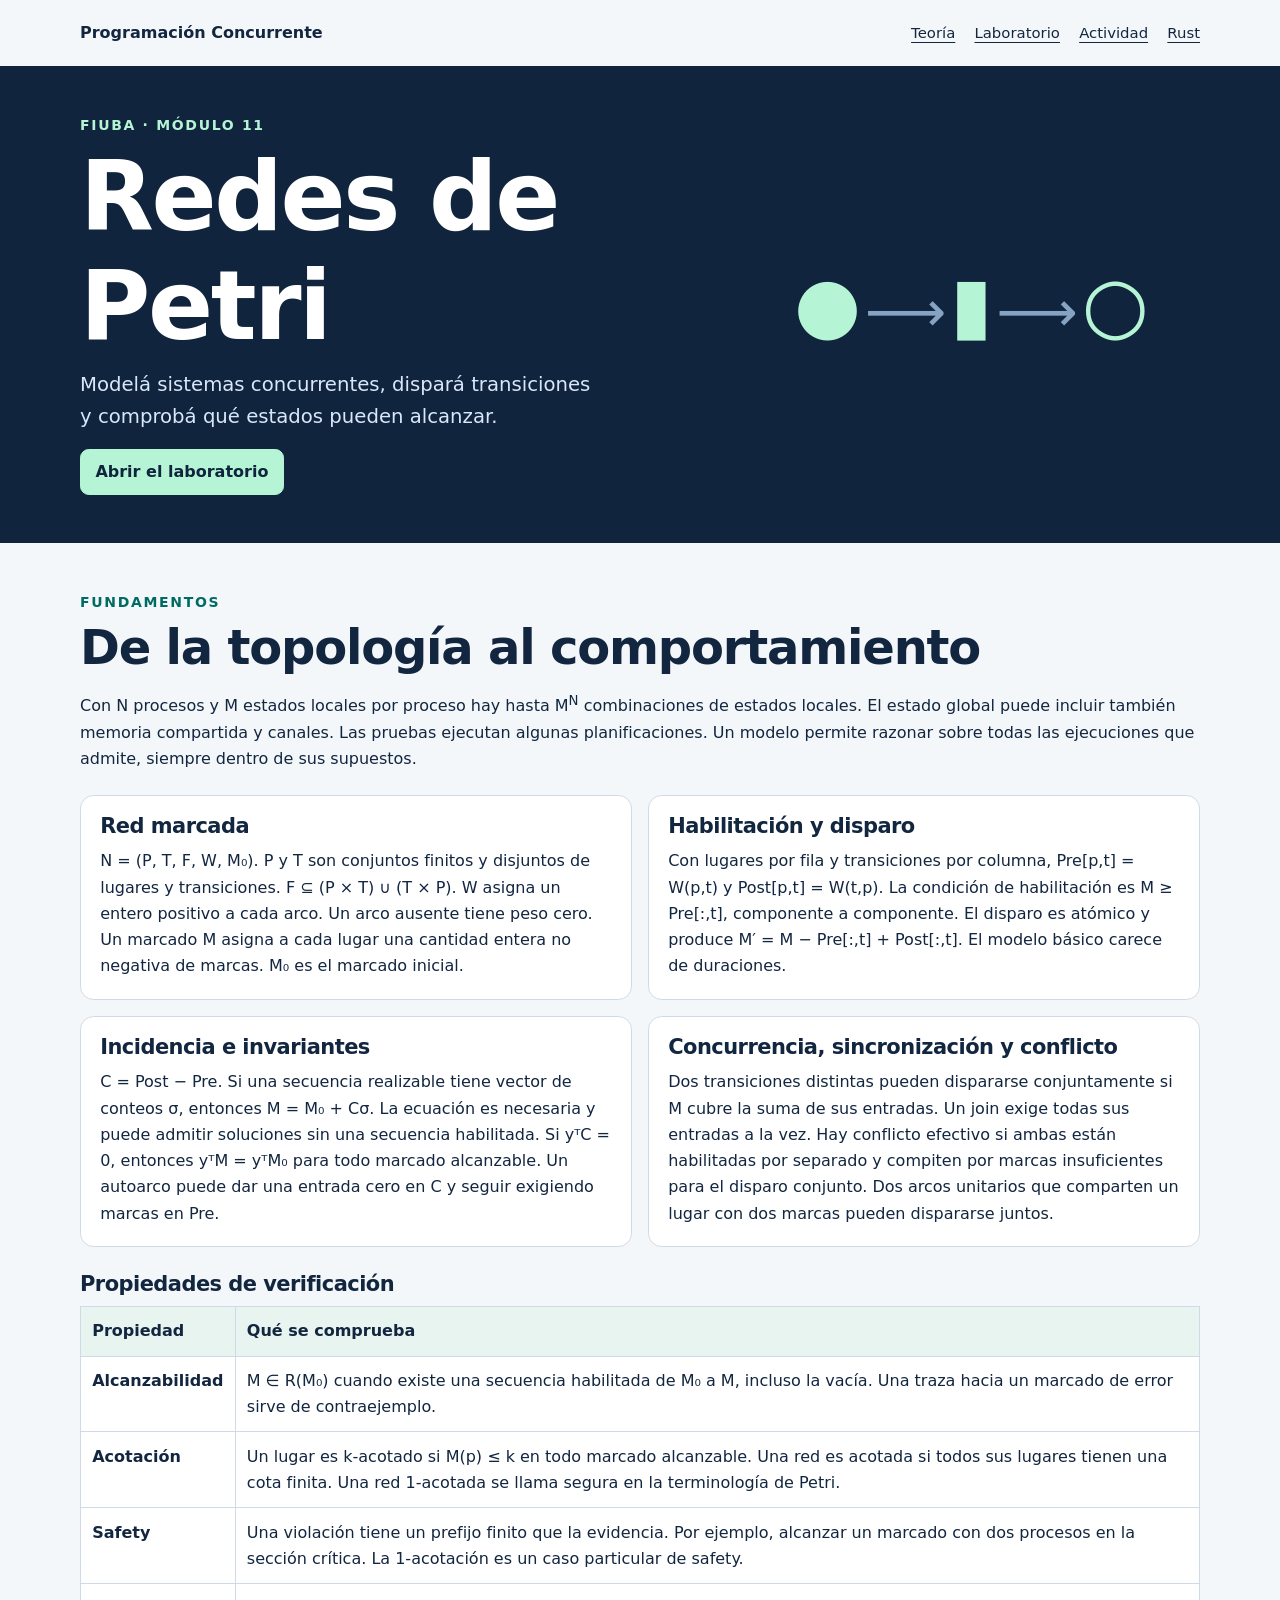
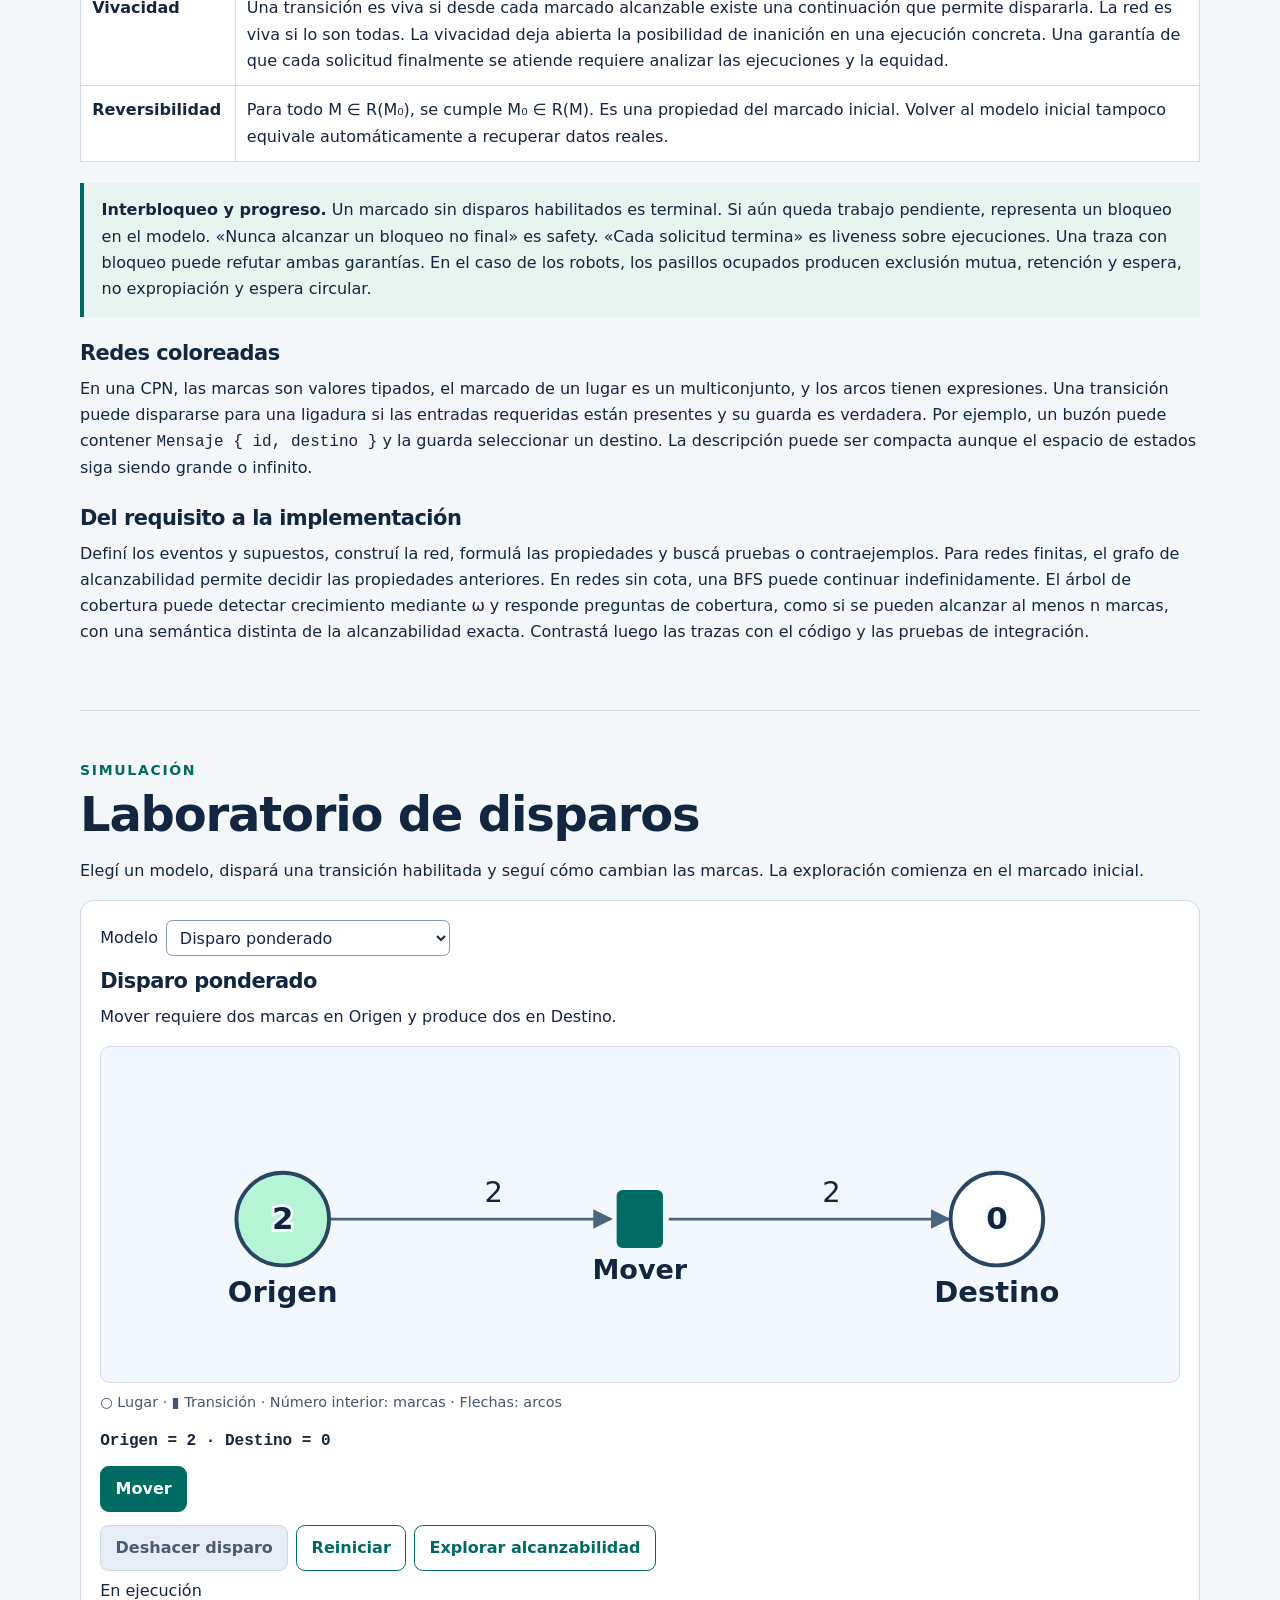
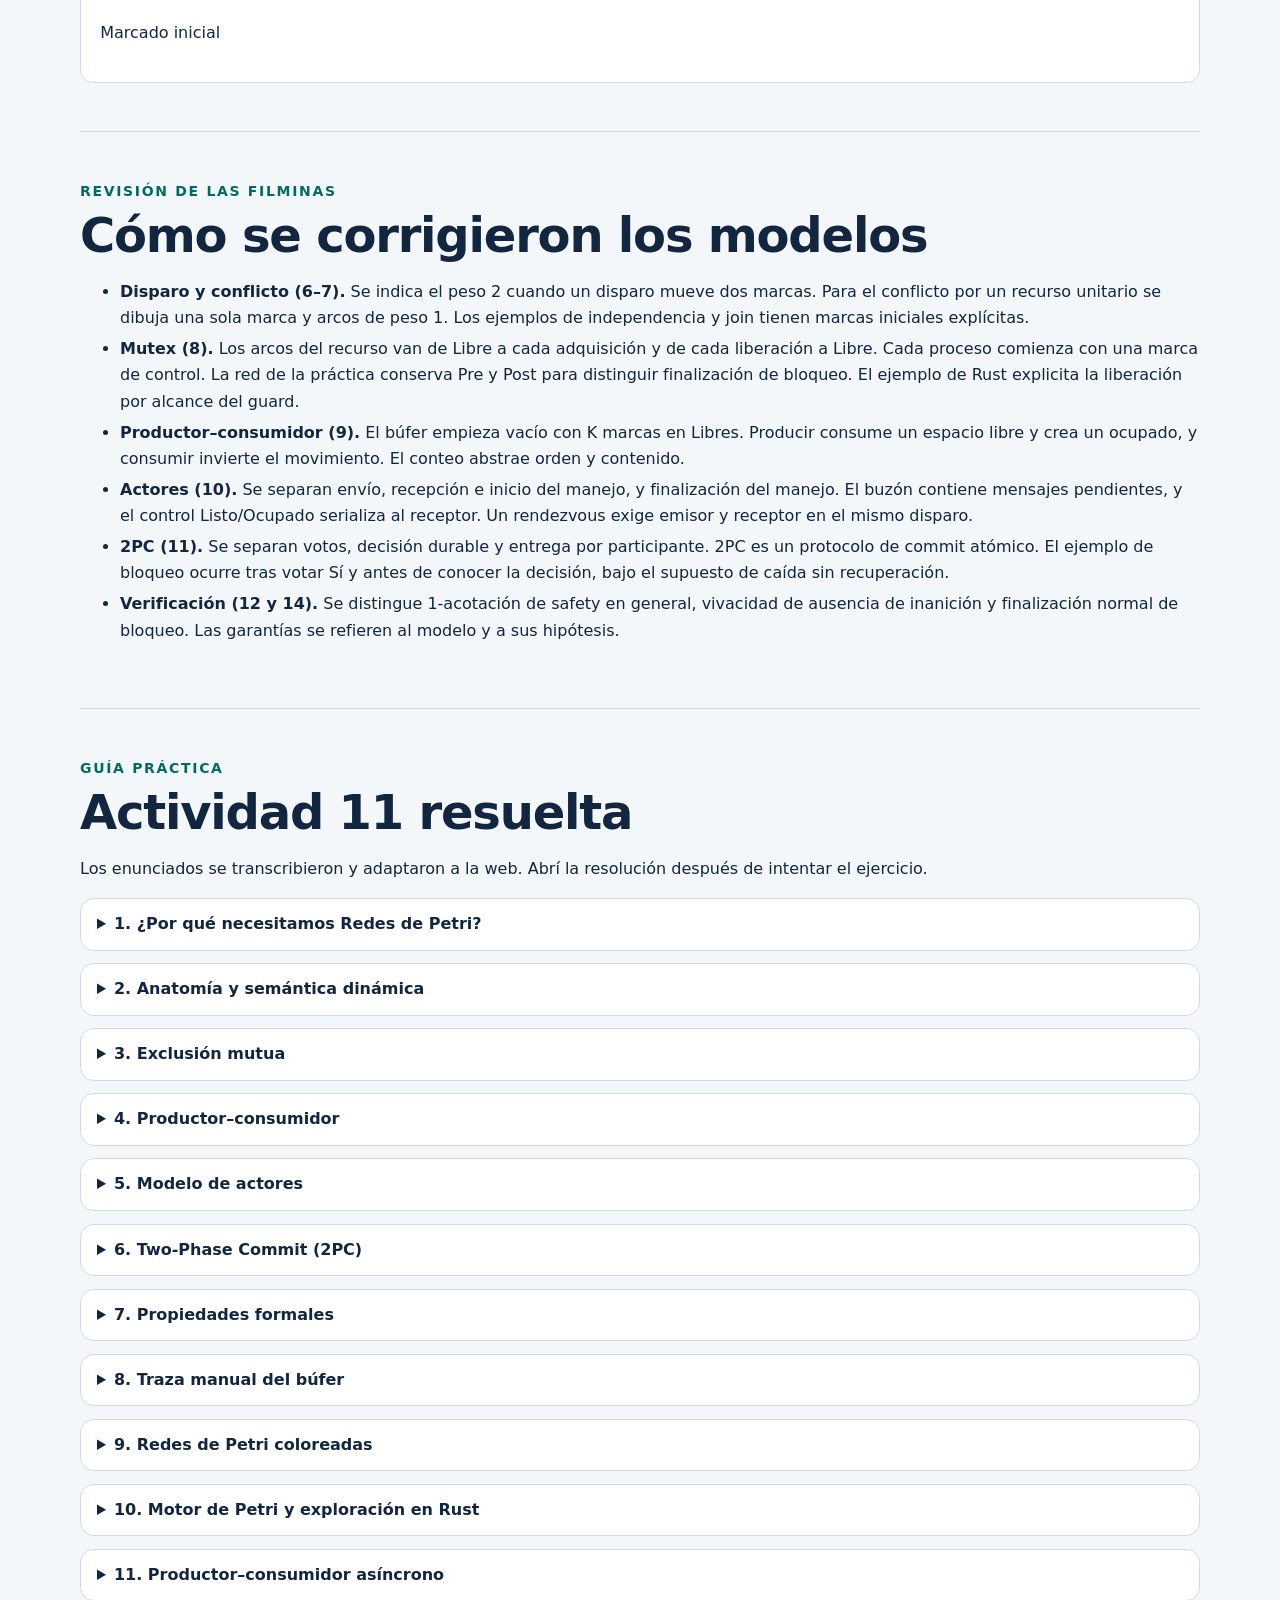
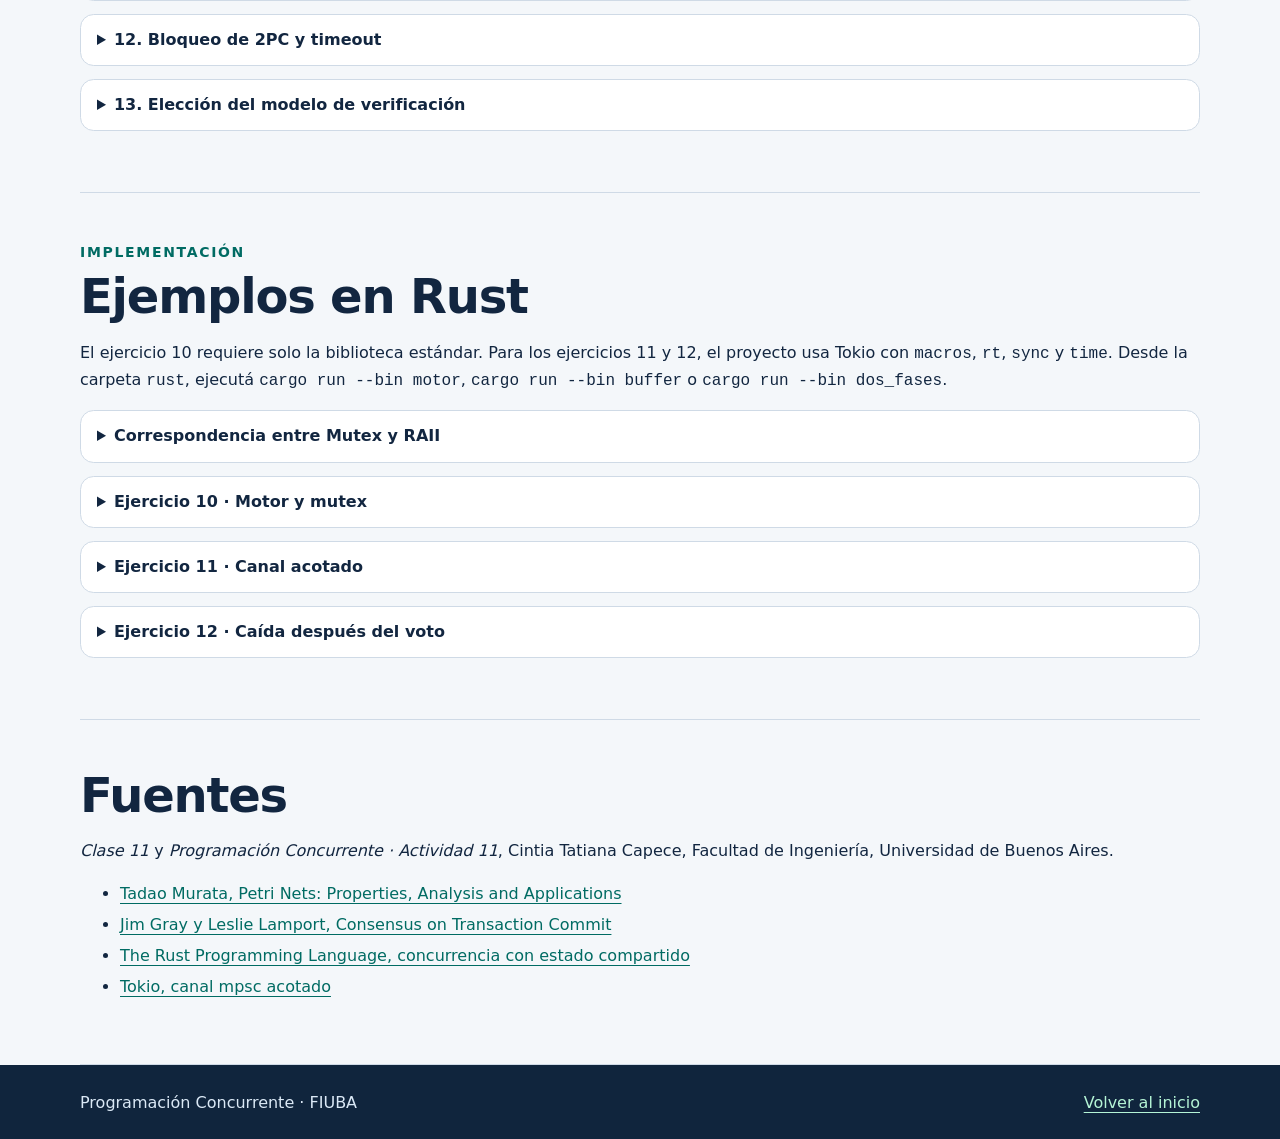
==== index.html @ 42cdfec1 "Publicar el laboratorio de Redes de Petri del Módulo 11" ====
<!doctype html>
<html lang="es-AR">
<head>
<meta charset="utf-8">
<meta name="viewport" content="width=device-width, initial-scale=1">
<meta name="description" content="Módulo 11 de Programación Concurrente. Teoría, simulaciones y resolución de la Actividad 11.">
<title>Redes de Petri · Programación Concurrente</title>
<link rel="stylesheet" href="estilos.css">
<script defer src="laboratorio.js"></script>
</head>
<body>
<a class="salto" href="#contenido">Saltar al contenido</a>
<header><div class="ancho barra"><a class="marca" href="#inicio">Programación Concurrente</a><nav aria-label="Secciones"><a href="#teoria">Teoría</a><a href="#laboratorio">Laboratorio</a><a href="#actividad">Actividad</a><a href="#rust">Rust</a></nav></div></header>
<main id="contenido">
<section class="portada" id="inicio"><div class="ancho hero"><div><p class="etiqueta">FIUBA · MÓDULO 11</p><h1>Redes de Petri</h1><p>Modelá sistemas concurrentes, dispará transiciones y comprobá qué estados pueden alcanzar.</p><a class="boton" href="#laboratorio">Abrir el laboratorio</a></div><div class="insignia" aria-hidden="true">●<span>⟶</span>▮<span>⟶</span>○</div></div></section>
<div class="ancho contenido">
<section id="teoria">
<p class="etiqueta">FUNDAMENTOS</p><h2>De la topología al comportamiento</h2>
<p>Con N procesos y M estados locales por proceso hay hasta M<sup>N</sup> combinaciones de estados locales. El estado global puede incluir también memoria compartida y canales. Las pruebas ejecutan algunas planificaciones. Un modelo permite razonar sobre todas las ejecuciones que admite, siempre dentro de sus supuestos.</p>
<div class="rejilla">
<article class="tarjeta"><h3>Red marcada</h3><p>N = (P, T, F, W, M₀). P y T son conjuntos finitos y disjuntos de lugares y transiciones. F ⊆ (P × T) ∪ (T × P). W asigna un entero positivo a cada arco. Un arco ausente tiene peso cero. Un marcado M asigna a cada lugar una cantidad entera no negativa de marcas. M₀ es el marcado inicial.</p></article>
<article class="tarjeta"><h3>Habilitación y disparo</h3><p>Con lugares por fila y transiciones por columna, Pre[p,t] = W(p,t) y Post[p,t] = W(t,p). La condición de habilitación es M ≥ Pre[:,t], componente a componente. El disparo es atómico y produce M′ = M − Pre[:,t] + Post[:,t]. El modelo básico carece de duraciones.</p></article>
<article class="tarjeta"><h3>Incidencia e invariantes</h3><p>C = Post − Pre. Si una secuencia realizable tiene vector de conteos σ, entonces M = M₀ + Cσ. La ecuación es necesaria y puede admitir soluciones sin una secuencia habilitada. Si yᵀC = 0, entonces yᵀM = yᵀM₀ para todo marcado alcanzable. Un autoarco puede dar una entrada cero en C y seguir exigiendo marcas en Pre.</p></article>
<article class="tarjeta"><h3>Concurrencia, sincronización y conflicto</h3><p>Dos transiciones distintas pueden dispararse conjuntamente si M cubre la suma de sus entradas. Un join exige todas sus entradas a la vez. Hay conflicto efectivo si ambas están habilitadas por separado y compiten por marcas insuficientes para el disparo conjunto. Dos arcos unitarios que comparten un lugar con dos marcas pueden dispararse juntos.</p></article>
</div>
<h3>Propiedades de verificación</h3>
<div class="tabla"><table><thead><tr><th>Propiedad</th><th>Qué se comprueba</th></tr></thead><tbody>
<tr><th>Alcanzabilidad</th><td>M ∈ R(M₀) cuando existe una secuencia habilitada de M₀ a M, incluso la vacía. Una traza hacia un marcado de error sirve de contraejemplo.</td></tr>
<tr><th>Acotación</th><td>Un lugar es k-acotado si M(p) ≤ k en todo marcado alcanzable. Una red es acotada si todos sus lugares tienen una cota finita. Una red 1-acotada se llama segura en la terminología de Petri.</td></tr>
<tr><th>Safety</th><td>Una violación tiene un prefijo finito que la evidencia. Por ejemplo, alcanzar un marcado con dos procesos en la sección crítica. La 1-acotación es un caso particular de safety.</td></tr>
<tr><th>Vivacidad</th><td>Una transición es viva si desde cada marcado alcanzable existe una continuación que permite dispararla. La red es viva si lo son todas. La vivacidad deja abierta la posibilidad de inanición en una ejecución concreta. Una garantía de que cada solicitud finalmente se atiende requiere analizar las ejecuciones y la equidad.</td></tr>
<tr><th>Reversibilidad</th><td>Para todo M ∈ R(M₀), se cumple M₀ ∈ R(M). Es una propiedad del marcado inicial. Volver al modelo inicial tampoco equivale automáticamente a recuperar datos reales.</td></tr>
</tbody></table></div>
<aside><strong>Interbloqueo y progreso.</strong> Un marcado sin disparos habilitados es terminal. Si aún queda trabajo pendiente, representa un bloqueo en el modelo. «Nunca alcanzar un bloqueo no final» es safety. «Cada solicitud termina» es liveness sobre ejecuciones. Una traza con bloqueo puede refutar ambas garantías. En el caso de los robots, los pasillos ocupados producen exclusión mutua, retención y espera, no expropiación y espera circular.</aside>
<h3>Redes coloreadas</h3><p>En una CPN, las marcas son valores tipados, el marcado de un lugar es un multiconjunto, y los arcos tienen expresiones. Una transición puede dispararse para una ligadura si las entradas requeridas están presentes y su guarda es verdadera. Por ejemplo, un buzón puede contener <code>Mensaje { id, destino }</code> y la guarda seleccionar un destino. La descripción puede ser compacta aunque el espacio de estados siga siendo grande o infinito.</p>
<h3>Del requisito a la implementación</h3><p>Definí los eventos y supuestos, construí la red, formulá las propiedades y buscá pruebas o contraejemplos. Para redes finitas, el grafo de alcanzabilidad permite decidir las propiedades anteriores. En redes sin cota, una BFS puede continuar indefinidamente. El árbol de cobertura puede detectar crecimiento mediante ω y responde preguntas de cobertura, como si se pueden alcanzar al menos n marcas, con una semántica distinta de la alcanzabilidad exacta. Contrastá luego las trazas con el código y las pruebas de integración.</p>
</section>
<section id="laboratorio"><p class="etiqueta">SIMULACIÓN</p><h2>Laboratorio de disparos</h2>
<p>Elegí un modelo, dispará una transición habilitada y seguí cómo cambian las marcas. La exploración comienza en el marcado inicial.</p>
<div class="laboratorio">
<label for="modelo">Modelo</label><select id="modelo"></select>
<h3 id="nombre"></h3><p id="descripcion"></p>
<div class="lienzo" tabindex="0" aria-label="Diagrama desplazable"><svg id="red" role="img" aria-labelledby="titulo-red"></svg></div>
<div class="leyenda">○ Lugar · ▮ Transición · Número interior: marcas · Flechas: arcos</div>
<p id="marcado" class="marcado" aria-live="polite"></p>
<div id="disparos" class="acciones" aria-label="Disparar transición"></div>
<div class="acciones secundaria"><button id="atras" type="button">Deshacer disparo</button><button id="reiniciar" type="button">Reiniciar</button><button id="explorar" type="button">Explorar alcanzabilidad</button></div>
<p id="estado" role="status"></p><p id="traza"></p>
<div id="alcanzables"></div>
<noscript>Activá JavaScript para usar el simulador. La teoría y las resoluciones se pueden leer en esta página.</noscript>
</div></section>
<section id="correcciones"><p class="etiqueta">REVISIÓN DE LAS FILMINAS</p><h2>Cómo se corrigieron los modelos</h2>
<ul>
<li><b>Disparo y conflicto (6–7).</b> Se indica el peso 2 cuando un disparo mueve dos marcas. Para el conflicto por un recurso unitario se dibuja una sola marca y arcos de peso 1. Los ejemplos de independencia y join tienen marcas iniciales explícitas.</li>
<li><b>Mutex (8).</b> Los arcos del recurso van de Libre a cada adquisición y de cada liberación a Libre. Cada proceso comienza con una marca de control. La red de la práctica conserva Pre y Post para distinguir finalización de bloqueo. El ejemplo de Rust explicita la liberación por alcance del guard.</li>
<li><b>Productor–consumidor (9).</b> El búfer empieza vacío con K marcas en Libres. Producir consume un espacio libre y crea un ocupado, y consumir invierte el movimiento. El conteo abstrae orden y contenido.</li>
<li><b>Actores (10).</b> Se separan envío, recepción e inicio del manejo, y finalización del manejo. El buzón contiene mensajes pendientes, y el control Listo/Ocupado serializa al receptor. Un rendezvous exige emisor y receptor en el mismo disparo.</li>
<li><b>2PC (11).</b> Se separan votos, decisión durable y entrega por participante. 2PC es un protocolo de commit atómico. El ejemplo de bloqueo ocurre tras votar Sí y antes de conocer la decisión, bajo el supuesto de caída sin recuperación.</li>
<li><b>Verificación (12 y 14).</b> Se distingue 1-acotación de safety en general, vivacidad de ausencia de inanición y finalización normal de bloqueo. Las garantías se refieren al modelo y a sus hipótesis.</li>
</ul></section>
<section id="actividad"><p class="etiqueta">GUÍA PRÁCTICA</p><h2>Actividad 11 resuelta</h2><p>Los enunciados se transcribieron y adaptaron a la web. Abrí la resolución después de intentar el ejercicio.</p>
<details class="ejercicio" id="ej-1"><summary>1. ¿Por qué necesitamos Redes de Petri?</summary><div class="interior"><p>¿Qué limita al testing empírico en concurrencia? Explicá la explosión O(Mᴺ), los Heisenbugs y cómo el modelado formal ayuda a garantizar safety y liveness antes de programar.</p><details class="solucion"><summary>Ver resolución</summary><div class="interior"><p>Las pruebas cubren muestras de órdenes, entradas y fallas. Un interleaving raro puede quedar fuera.</p><p>N procesos con M estados locales admiten hasta Mᴺ combinaciones de estados locales, aun antes de agregar colas o memoria. La sincronización puede reducir las combinaciones alcanzables.</p><p>Un Heisenbug cambia su manifestación al observarlo. Registrar eventos o ejecutar paso a paso puede cambiar la planificación que activa el defecto.</p><p>En el modelo se formula safety como exclusión de estados malos y liveness como eventualidad bajo supuestos explícitos. Se buscan contraejemplos, se prueban invariantes y se evalúa la correspondencia con la implementación.</p></div></details></div></details>
<details class="ejercicio" id="ej-2"><summary>2. Anatomía y semántica dinámica</summary><div class="interior"><p>En N = (P,T,F,W,M₀), explicá lugares, transiciones, marcas, arcos y pesos. Escribí la regla de habilitación, la ecuación del disparo y su interpretación atómica sin tiempo implícito. Relacioná el modelo con mutex, semáforos y variables de estado o guardas.</p><details class="solucion"><summary>Ver resolución</summary><div class="interior"><p>Un lugar representa una condición o reserva de recursos. Una transición es un evento. Los arcos indican qué se consume y produce y sus pesos indican las cantidades. El marcado describe el estado.</p><p>Para cada p, M(p) ≥ Pre[p,t]. Si se dispara t, M′(p) = M(p) − Pre[p,t] + Post[p,t]. El estado cambia en un único paso sin estado intermedio observable ni duración asociada.</p><p>Un mutex libre tiene una marca. Un semáforo de k permisos empieza con k marcas y cada adquisición consume una. Un conjunto de lugares con una única marca codifica una variable de estado finita. Un autoarco prueba la presencia de marcas y las repone; una guarda de CPN puede examinar valores.</p></div></details></div></details>
<details class="ejercicio" id="ej-3"><summary>3. Exclusión mutua</summary><div class="interior"><p>¿Qué representa la marca en Mutex? Explicá por qué puede entrar un solo proceso a la vez, demostrá M(SC A) + M(SC B) ≤ 1 y relacioná el resultado con Arc&lt;Mutex&lt;T&gt;&gt; y RAII.</p><details class="solucion"><summary>Ver resolución</summary><div class="interior"><p>La marca en Libre representa el permiso disponible. Cualquier adquisición toma ese permiso y mueve la marca local de Pre a SC. La liberación lleva la marca local de SC a Post y devuelve el permiso.</p><p>Libre + SC A + SC B = 1 inicialmente y cada disparo conserva la suma. Como todos los términos son no negativos, SC A + SC B ≤ 1. El único terminal se alcanza cuando A y B ya terminaron.</p><p>Arc comparte la propiedad del objeto. Mutex sincroniza el acceso. MutexGuard libera el lock al destruirse. Mantenerlo indefinidamente o adquirir varios locks en órdenes incompatibles puede impedir el progreso.</p></div></details></div></details>
<details class="ejercicio" id="ej-4"><summary>4. Productor–consumidor</summary><div class="interior"><p>En un búfer acotado de capacidad K, identificá productor, consumidor, búfer, espacios libres y ocupados. ¿Cómo se evitan overflow y underflow? Obtené un invariante y relacioná el modelo con la sincronización clásica.</p><details class="solucion"><summary>Ver resolución</summary><div class="interior"><p>Producir toma una marca de Libres y agrega una a Ocupados. Consumir hace lo inverso. El estado del búfer se representa con ambos lugares. Comienza en (K,0).</p><p>Con K ≥ 1, Libres + Ocupados = K. Con cero libres no se produce; con cero ocupados no se consume. El invariante acota ambos lugares por K.</p><p>La red abstrae los dos semáforos de disponibilidad. Si la implementación manipula un búfer compartido mediante varias operaciones, hay que proteger también la actualización de su estructura. El contador abstrae el orden de los mensajes.</p></div></details></div></details>
<details class="ejercicio" id="ej-5"><summary>5. Modelo de actores</summary><div class="interior"><p>¿Qué representan el buzón y sus marcas? Explicá qué supuestos de la topología evitan carreras de datos y relacioná el modelo con mpsc asíncrono en Rust.</p><details class="solucion"><summary>Ver resolución</summary><div class="interior"><p>El buzón representa mensajes disponibles. Enviar añade una marca y recibir la consume. En la CPN cada marca puede portar el mensaje.</p><p>Listo + Ocupado = 1 serializa el manejo en B, y cada actor modifica su estado privado. La ausencia de memoria mutable compartida evita carreras de datos entre actores bajo ese diseño. El orden de llegada puede seguir afectando el resultado.</p><p>En Rust, Sender envía valores y Receiver los entrega a la tarea que posee el estado. El envío mueve el valor salvo que se decida copiarlo o compartir una referencia con sincronización.</p></div></details></div></details>
<details class="ejercicio" id="ej-6"><summary>6. Two-Phase Commit (2PC)</summary><div class="interior"><p>Identificá lugares y transiciones del coordinador, participantes, Prepared, commit y abort. ¿Qué pasa con las marcas si el coordinador cae después de la votación? ¿Cómo se representa el bloqueo y qué safety se conserva?</p><details class="solucion"><summary>Ver resolución</summary><div class="interior"><p>Preparar activa la coordinación y habilita un voto por participante. Sí mueve la marca a Prepared. Tras dos Sí se puede tomar la decisión durable Commit. Las combinaciones con al menos un No habilitan Abort en el modelo. La decisión global habilita las entregas por separado.</p><p>Con ambos Sí, Caer consume Coord. activo y conserva las marcas en Prepared. Sin recuperación ni decisión durable, el marcado Caído + A preparado + B preparado tiene grado de salida cero, con acciones de aplicación todavía pendientes.</p><p>El control del coordinador habilita a lo sumo una decisión. Las transiciones que aplican commit requieren la decisión Commit y las que aplican abort requieren Abort. Se preservan el acuerdo y la condición de que el commit requiere votos afirmativos.</p></div></details></div></details>
<details class="ejercicio" id="ej-7"><summary>7. Propiedades formales</summary><div class="interior"><p>Definí alcanzabilidad, acotación, safety o 1-acotación, vivacidad y reversibilidad. Indicá qué problema detecta cada una y da un ejemplo. Priorizá una propiedad para banca, interbloqueo ferroviario, IoT masivo y un servidor web concurrente.</p><details class="solucion"><summary>Ver resolución</summary><div class="interior"><p>Alcanzabilidad detecta si un error es posible, por ejemplo dos trenes en un tramo. Acotación limita la ocupación de un buzón. 1-acotación impide dos marcas en un lugar que representa un permiso unitario. Safety expresa también condiciones entre varios lugares, como la exclusión de dos rutas incompatibles.</p><p>Vivacidad formal comprueba que consumir pueda volver a ocurrir desde cualquier marcado alcanzable, lo cual detecta estados que lo inhabilitan para siempre. Reversibilidad exige poder retornar al inicial, por ejemplo vaciar un búfer y recuperar todos los permisos.</p><p>Banca: safety para impedir doble débito. Ferrocarril: safety para excluir rutas incompatibles. IoT: acotación para controlar el almacenamiento pendiente. Web: progreso de solicitudes bajo supuestos explícitos de disponibilidad y equidad para evitar esperas indefinidas.</p></div></details></div></details>
<details class="ejercicio" id="ej-8"><summary>8. Traza manual del búfer</summary><div class="interior"><p>Para un productor–consumidor con K = 2, indicá M₀ y las transiciones habilitadas. Elegí dos disparos, escribí M₁ y M₂ y justificá si es posible el deadlock.</p><details class="solucion"><summary>Ver resolución</summary><div class="interior"><p>En el orden (Libres,Ocupados), M₀ = (2,0) y solo se habilita Producir. Tras producir, M₁ = (1,1) y se habilitan ambas. Si volvés a producir, M₂ = (0,2) y solo se habilita Consumir.</p><p>Los tres marcados son alcanzables. Libres + Ocupados = 2 garantiza que al menos un lugar tiene marcas. Las dos transiciones son vivas y el modelo es reversible. Si se agregan caídas, cierre del canal u otros controles, hay que volver a analizar la red.</p></div></details></div></details>
<details class="ejercicio" id="ej-9"><summary>9. Redes de Petri coloreadas</summary><div class="interior"><p>¿Qué límite tienen las redes clásicas con datos complejos? ¿Qué elementos agrega una CPN y cómo reducen la duplicación del grafo? Relacioná colores y guardas con struct, enum, match con guarda y ownership.</p><details class="solucion"><summary>Ver resolución</summary><div class="interior"><p>Una red clásica puede necesitar lugares y transiciones repetidos para distinguir clases de mensajes y estados de datos. Una CPN usa conjuntos de colores, variables, expresiones de arco, ligaduras y guardas.</p><p>Un lugar Buzón puede tener mensajes de muchos destinos. Una transición con una expresión de entrada que liga msg y una guarda sobre su destino reemplaza varias ramas dibujadas. La reducción gráfica no implica reducción del espacio de estados.</p><p>struct y enum representan datos y variantes. match con una guarda if selecciona valores según un predicado. Mover un mensaje sin copiarlo puede modelarse como consumir la marca en un lugar y producirla en otro. Una CPN permite copiar datos si sus expresiones lo dicen; la propiedad de Rust se comprueba en el código.</p></div></details></div></details>
<details class="ejercicio" id="ej-10"><summary>10. Motor de Petri y exploración en Rust</summary><div class="interior"><p>Implementá PetriNet con marcado, matrices Pre y Post, is_enabled, fire atómico y reachable_markings mediante BFS o DFS para una red pequeña. Simulá el mutex del ejercicio 3 y verificá su exclusión mutua.</p><details class="solucion"><summary>Ver resolución</summary><div class="interior"><p>El ejemplo usa matrices indexadas por [transición][lugar], transpuestas respecto de la notación de la teoría. fire calcula primero el vector completo, y solo después reemplaza el marcado. BFS usa una cola y un HashSet para evitar reprocesar marcados.</p><p>La red de un uso por proceso tiene ocho marcados alcanzables. El programa comprueba que en cada uno Libre + SC A + SC B = 1, y luego simula una adquisición para verificar que la otra queda deshabilitada. <a href='#rust'>Ver el código</a>.</p></div></details></div></details>
<details class="ejercicio" id="ej-11"><summary>11. Productor–consumidor asíncrono</summary><div class="interior"><p>Implementá un canal acotado de Tokio. Indicá cuándo se suspende el productor, qué acción del consumidor le permite seguir y cómo se interpreta con P_vacíos y P_llenos.</p><details class="solucion"><summary>Ver resolución</summary><div class="interior"><p>Con el receptor abierto y sin cupo, el futuro de send queda pendiente al ser consultado. recv de un mensaje devuelve una plaza y permite que se atienda el envío pendiente cuando la tarea sea planificada.</p><p>Un envío exitoso cumple Libres → Ocupados y una recepción cumple Ocupados → Libres. El código llena el canal antes de iniciar la recepción y observa Pending de forma explícita. <a href='#rust'>Ver el código</a>.</p></div></details></div></details>
<details class="ejercicio" id="ej-12"><summary>12. Bloqueo de 2PC y timeout</summary><div class="interior"><p>Simulá con Tokio la caída del coordinador mediante oneshot cerrado o timeout. ¿En qué estado queda el participante, por qué no decide por su cuenta, cómo aparece el bloqueo en el grafo y qué garantía se preserva?</p><details class="solucion"><summary>Ver resolución</summary><div class="interior"><p>El participante que votó Sí queda en Prepared. Si vence el timeout o se cierra el canal, solo se observa que falta una decisión. Abortar unilateralmente podría contradecir un commit durable ya aplicado por otro nodo.</p><p>En el escenario sin recuperación, el grafo tiene un sumidero no final. Con recuperación o consulta a otros participantes podría haber un camino de salida. La simulación termina para mostrar el estado observado, y la transacción permanece en Prepared. Se preserva el acuerdo. <a href='#rust'>Ver el código</a>.</p></div></details></div></details>
<details class="ejercicio" id="ej-13"><summary>13. Elección del modelo de verificación</summary><div class="interior"><p>Elegí FSM, Redes de Petri / CPN o testing empírico para los seis casos. Justificá considerando safety, liveness, concurrencia, complejidad y detección previa.</p><details class="solucion"><summary>Ver resolución</summary><div class="interior"><p><b>Formulario web secuencial · FSM.</b> Verifica pasos válidos y caminos a completar o volver. La baja concurrencia permite revisar una máquina pequeña antes de implementar.</p><p><b>Pipeline en memoria · Petri.</b> Modela productores y consumidores concurrentes con límites. Detecta sobreocupación y bloqueos en un grafo pequeño con capacidad fija antes de codificar.</p><p><b>Transacciones bancarias · CPN.</b> Los tipos distinguen cuentas y transacciones concurrentes. Permite verificar conservación de saldos y estudiar progreso bajo contención con una abstracción finita previa al código.</p><p><b>2PC y Raft · Petri/CPN para escenarios acotados.</b> 2PC requiere acuerdo de commit; Raft requiere propiedades distintas, como consistencia del log. Los mensajes y fallas se modelan explícitamente y el progreso exige supuestos. Acotar réplicas, términos o canales reduce complejidad y permite encontrar errores de diseño temprano.</p><p><b>API CRUD convencional · testing empírico.</b> Las pruebas de integración verifican restricciones, autorización y respuestas bajo cargas representativas. Las pruebas de concurrencia pueden detectar fallos de transacciones en el entorno probado. Validaciones de contrato pueden hacerse temprano y los casos reales necesitan implementación ejecutable.</p><p><b>Interbloqueo ferroviario · Petri/CPN.</b> Modela reservas y rutas concurrentes. La exclusión de rutas incompatibles es safety y la liberación o habilitación eventual exige hipótesis sobre operación. Verificar un tramo acotado permite descubrir estados inseguros o bloqueos antes del despliegue.</p></div></details></div></details>
</section>
<section id="rust"><p class="etiqueta">IMPLEMENTACIÓN</p><h2>Ejemplos en Rust</h2>
<p>El ejercicio 10 requiere solo la biblioteca estándar. Para los ejercicios 11 y 12, el proyecto usa Tokio con <code>macros</code>, <code>rt</code>, <code>sync</code> y <code>time</code>. Desde la carpeta <code>rust</code>, ejecutá <code>cargo run --bin motor</code>, <code>cargo run --bin buffer</code> o <code>cargo run --bin dos_fases</code>.</p>
<details class="ejercicio"><summary>Correspondencia entre Mutex y RAII</summary><div class="interior"><pre tabindex="0"><code>use std::sync::{Arc, Mutex};
use std::thread;

fn main() {
    let valor = Arc::new(Mutex::new(0));
    let hilos: Vec&lt;_&gt; = (0..2).map(|_| {
        let valor = Arc::clone(&amp;valor);
        thread::spawn(move || {
            let mut guard = valor.lock().unwrap();
            *guard += 1;
        }) // Al salir del cuerpo, se libera el permiso.
    }).collect();
    for hilo in hilos {
        hilo.join().unwrap();
    }
    assert_eq!(*valor.lock().unwrap(), 2);
}</code></pre></div></details><details class="ejercicio"><summary>Ejercicio 10 · Motor y mutex</summary><div class="interior"><p><a href="rust/motor.rs" download>Descargar motor.rs</a></p><pre tabindex="0"><code>use std::collections::{HashSet, VecDeque};

struct PetriNet {
    marking: Vec&lt;usize&gt;,
    pre_matrix: Vec&lt;Vec&lt;usize&gt;&gt;,
    post_matrix: Vec&lt;Vec&lt;usize&gt;&gt;,
}

impl PetriNet {
    fn new(marking: Vec&lt;usize&gt;, pre: Vec&lt;Vec&lt;usize&gt;&gt;, post: Vec&lt;Vec&lt;usize&gt;&gt;) -&gt; Self {
        assert_eq!(pre.len(), post.len());
        assert!(pre.iter().chain(&amp;post).all(|row| row.len() == marking.len()));
        Self { marking, pre_matrix: pre, post_matrix: post }
    }

    fn enabled_at(&amp;self, marking: &amp;[usize], t: usize) -&gt; bool {
        self.pre_matrix.get(t).is_some_and(|pre| {
            marking.iter().zip(pre).all(|(tokens, required)| tokens &gt;= required)
        })
    }

    fn is_enabled(&amp;self, t: usize) -&gt; bool {
        self.enabled_at(&amp;self.marking, t)
    }

    fn successor(&amp;self, marking: &amp;[usize], t: usize) -&gt; Result&lt;Vec&lt;usize&gt;, &amp;'static str&gt; {
        if !self.enabled_at(marking, t) {
            return Err("Transición inexistente o no habilitada");
        }
        marking.iter().enumerate().map(|(p, &amp;tokens)| {
            (tokens - self.pre_matrix[t][p])
                .checked_add(self.post_matrix[t][p])
                .ok_or("Capacidad numérica excedida")
        }).collect()
    }

    fn fire(&amp;mut self, t: usize) -&gt; Result&lt;(), &amp;'static str&gt; {
        let next = self.successor(&amp;self.marking, t)?;
        self.marking = next;
        Ok(())
    }

    // Para las redes pequeñas y acotadas de esta actividad.
    fn reachable_markings(&amp;self) -&gt; Vec&lt;Vec&lt;usize&gt;&gt; {
        let mut queue = VecDeque::from([self.marking.clone()]);
        let mut visited = HashSet::from([self.marking.clone()]);
        let mut result = Vec::new();

        while let Some(marking) = queue.pop_front() {
            for t in 0..self.pre_matrix.len() {
                if self.enabled_at(&amp;marking, t) {
                    let next = self.successor(&amp;marking, t).expect("Marcado fuera de rango");
                    if visited.insert(next.clone()) {
                        queue.push_back(next);
                    }
                }
            }
            result.push(marking);
        }
        result
    }
}

fn main() {
    // Lugares: Pre A, SC A, Post A, Libre, Pre B, SC B, Post B.
    // Transiciones: adquirir A, liberar A, adquirir B, liberar B.
    let mut mutex = PetriNet::new(
        vec![1, 0, 0, 1, 1, 0, 0],
        vec![
            vec![1, 0, 0, 1, 0, 0, 0],
            vec![0, 1, 0, 0, 0, 0, 0],
            vec![0, 0, 0, 1, 1, 0, 0],
            vec![0, 0, 0, 0, 0, 1, 0],
        ],
        vec![
            vec![0, 1, 0, 0, 0, 0, 0],
            vec![0, 0, 1, 1, 0, 0, 0],
            vec![0, 0, 0, 0, 0, 1, 0],
            vec![0, 0, 0, 1, 0, 0, 1],
        ],
    );
    let reachable = mutex.reachable_markings();
    assert_eq!(reachable.len(), 8);
    for m in &amp;reachable {
        assert_eq!(m[1] + m[3] + m[5], 1);
        assert!(m[1] + m[5] &lt;= 1);
        println!("{m:?}");
    }
    assert!(mutex.is_enabled(0));
    mutex.fire(0).unwrap();
    assert!(!mutex.is_enabled(2));
}</code></pre></div></details>
<details class="ejercicio"><summary>Ejercicio 11 · Canal acotado</summary><div class="interior"><p><a href="rust/buffer.rs" download>Descargar buffer.rs</a></p><pre tabindex="0"><code>use std::{future::{poll_fn, Future}, task::Poll};
use tokio::sync::mpsc;

#[tokio::main(flavor = "current_thread")]
async fn main() {
    const CAPACIDAD: usize = 2;
    let (tx, mut rx) = mpsc::channel(CAPACIDAD);
    tx.send(10).await.unwrap();
    tx.send(20).await.unwrap();

    let pendiente = tx.send(30);
    tokio::pin!(pendiente);
    // Consultamos una vez el futuro con el receptor abierto y el búfer lleno.
    // Pending significa que send cedería la ejecución si se esperara con await.
    poll_fn(|cx| {
        assert!(pendiente.as_mut().poll(cx).is_pending());
        Poll::Ready(())
    }).await;

    // Recibir devuelve una plaza: Ocupados → Libres.
    assert_eq!(rx.recv().await, Some(10));
    // El envío usa la plaza devuelta: Libres → Ocupados.
    pendiente.await.unwrap();
    assert_eq!(rx.recv().await, Some(20));
    assert_eq!(rx.recv().await, Some(30));
}</code></pre></div></details>
<details class="ejercicio"><summary>Ejercicio 12 · Caída después del voto</summary><div class="interior"><p><a href="rust/dos_fases.rs" download>Descargar dos_fases.rs</a></p><pre tabindex="0"><code>use std::time::Duration;
use tokio::{sync::oneshot, time::timeout};

#[derive(Debug, PartialEq)]
enum Decision { Commit, Abort }

#[derive(Debug, PartialEq)]
enum Estado { Prepared, Committed, Aborted }

async fn participante(
    voto_si: oneshot::Sender&lt;()&gt;,
    decision: oneshot::Receiver&lt;Decision&gt;,
) -&gt; Estado {
    // Simula haber registrado Prepared de forma durable antes de votar Sí.
    voto_si.send(()).expect("Coordinador desconectado antes del voto");
    match timeout(Duration::from_secs(1), decision).await {
        Ok(Ok(Decision::Commit)) =&gt; Estado::Committed,
        Ok(Ok(Decision::Abort)) =&gt; Estado::Aborted,
        Ok(Err(_)) | Err(_) =&gt; Estado::Prepared,
    }
}

async fn escenario(decision: Option&lt;Decision&gt;) -&gt; Estado {
    let (voto_tx, voto_rx) = oneshot::channel();
    let (decision_tx, decision_rx) = oneshot::channel();
    let tarea = tokio::spawn(participante(voto_tx, decision_rx));
    voto_rx.await.unwrap();
    if let Some(decision) = decision {
        decision_tx.send(decision).unwrap();
    } else {
        // El coordinador cae después del voto. El cierre es observable,
        // pero no contiene una decisión de la transacción.
        drop(decision_tx);
    }
    tarea.await.unwrap()
}

#[tokio::main(flavor = "current_thread")]
async fn main() {
    let estado = escenario(None).await;
    assert_eq!(estado, Estado::Prepared);
    assert_eq!(escenario(Some(Decision::Commit)).await, Estado::Committed);
    assert_eq!(escenario(Some(Decision::Abort)).await, Estado::Aborted);
    println!("Tras la caída: {estado:?}. Hace falta resolver la decisión durable.");
}</code></pre></div></details>
</section>
<section id="fuentes"><h2>Fuentes</h2><p><i>Clase 11</i> y <i>Programación Concurrente · Actividad 11</i>, Cintia Tatiana Capece, Facultad de Ingeniería, Universidad de Buenos Aires.</p><ul><li><a href="https://doi.org/10.1109/5.24143">Tadao Murata, Petri Nets: Properties, Analysis and Applications</a></li><li><a href="https://www.microsoft.com/en-us/research/publication/consensus-on-transaction-commit/">Jim Gray y Leslie Lamport, Consensus on Transaction Commit</a></li><li><a href="https://doc.rust-lang.org/book/ch16-03-shared-state.html">The Rust Programming Language, concurrencia con estado compartido</a></li><li><a href="https://docs.rs/tokio/latest/tokio/sync/mpsc/fn.channel.html">Tokio, canal mpsc acotado</a></li></ul></section>
</div></main>
<footer><div class="ancho">Programación Concurrente · FIUBA <a href="#inicio">Volver al inicio</a></div></footer>
</body></html>
---- estilos.css ----
:root{color-scheme:light;--ink:#122640;--soft:#43566d;--paper:#f4f7fa;--white:#fff;--line:#cfdae6;--accent:#006b63;--mint:#b5f5d6;--deep:#10253d;font:100%/1.64 system-ui,sans-serif}
*{box-sizing:border-box}body{margin:0;background:var(--paper);color:var(--ink)}a{color:var(--accent);text-underline-offset:.24em}a:hover{text-decoration-thickness:2px}button,select{font:inherit}button{cursor:pointer}button[aria-disabled=true],button:disabled{cursor:default;background:#e7edf4;color:#495b70;border-color:#cbd7e3}button:focus-visible,a:focus-visible,select:focus-visible,summary:focus-visible,.lienzo:focus-visible{outline:3px solid #d36c14;outline-offset:3px}.salto{position:absolute;top:-6rem;left:1rem;background:white;padding:.5rem;z-index:2}.salto:focus{top:1rem}.ancho{width:min(1120px,calc(100% - 2.5rem));margin:auto}.barra{min-height:66px;display:flex;justify-content:space-between;align-items:center;gap:.5rem 2rem;flex-wrap:wrap;padding:.65rem 0}.marca{color:var(--ink);font-weight:750;text-decoration:none}.barra nav{display:flex;flex-wrap:wrap;gap:.45rem 1.2rem}.barra nav a{color:var(--ink);font-size:.93rem}.portada{background:var(--deep);color:white}.hero{display:grid;grid-template-columns:1.4fr 1fr;gap:2rem;align-items:center;min-height:400px;padding-block:3rem}.hero p:not(.etiqueta){max-width:32rem;font-size:1.23rem;color:#d8e7fa}.hero .etiqueta{color:var(--mint)}.insignia{justify-self:center;color:var(--mint);font-size:clamp(2rem,6vw,5rem);white-space:nowrap;letter-spacing:.05em}.insignia span{color:#86a3c3;font-size:.74em}.etiqueta{color:var(--accent);font-weight:800;font-size:.875rem;letter-spacing:.12em;margin:0 0 .35rem}h1,h2,h3{line-height:1.14;letter-spacing:-.025em}h1{font-size:clamp(3rem,8vw,6rem);margin:0}h2{font-size:clamp(1.9rem,4vw,3rem);margin:0 0 1rem}h3{font-size:1.31rem;margin:1.6rem 0 .6rem}p{margin:.45rem 0 1rem}.boton,button{display:inline-block;border-radius:.55rem;padding:.55rem .9rem;border:1px solid var(--accent);font-weight:700;background:var(--accent);color:white;text-decoration:none}.boton{background:var(--mint);color:var(--deep);border-color:var(--mint)}.contenido>section{padding-block:3rem;border-bottom:1px solid var(--line);scroll-margin-top:1rem}.rejilla{display:grid;grid-template-columns:repeat(2,minmax(0,1fr));gap:1rem;margin:1.4rem 0}.tarjeta,.laboratorio,details.ejercicio{background:white;border:1px solid var(--line);border-radius:.85rem;padding:1.2rem}.tarjeta h3,.laboratorio h3{margin-top:0}.tarjeta p{margin-bottom:0}.tabla,.lienzo,pre{overflow:auto}table{width:100%;border-collapse:collapse;background:white}th,td{text-align:left;vertical-align:top;padding:.7rem;border:1px solid var(--line)}thead{background:#e7f4ef}aside{margin:1.3rem 0;padding:.9rem 1.1rem;background:#e7f4ef;border-left:4px solid var(--accent)}select{max-width:100%;padding:.4rem .55rem;margin:0 0 .9rem .5rem;color:var(--ink);background:white;border:1px solid #8299af;border-radius:.4rem}.lienzo{border:1px solid var(--line);border-radius:.6rem;background:#f2f8fd;padding:.5rem}.lienzo svg{display:block;width:100%;min-width:var(--min-red,450px);height:auto;max-height:480px}.leyenda{color:var(--soft);font-size:.9rem;margin-top:.55rem}.marcado{font:700 1rem/1.5 ui-monospace,monospace;margin:.85rem 0}.acciones{display:flex;flex-wrap:wrap;gap:.5rem}.secundaria{margin-top:.8rem}.secundaria button:not(:disabled){background:white;color:var(--accent)}#estado,#traza{overflow-wrap:anywhere}details.ejercicio{padding:0;margin:.8rem 0}summary{cursor:pointer;font-weight:750;padding:.75rem 1rem}details .interior{padding:.1rem 1rem 1rem}details.solucion{border-left:3px solid var(--accent);background:#f0f7f6;margin-top:.8rem}li{margin:.3rem 0}pre{background:var(--deep);color:#f0f8ff;border-radius:.6rem;padding:1rem;line-height:1.5;tab-size:4}code{font-family:ui-monospace,monospace;overflow-wrap:anywhere}pre code{overflow-wrap:normal}footer{padding:1.6rem 0;background:var(--deep);color:#dbe9f6}footer .ancho{display:flex;justify-content:space-between;gap:1rem;flex-wrap:wrap}footer a{color:var(--mint)}@media(max-width:700px){.hero,.rejilla{grid-template-columns:1fr}.hero{min-height:0;gap:.75rem}.insignia{justify-self:start}.laboratorio{padding:.8rem}.ancho{width:calc(100% - 1.5rem)}}
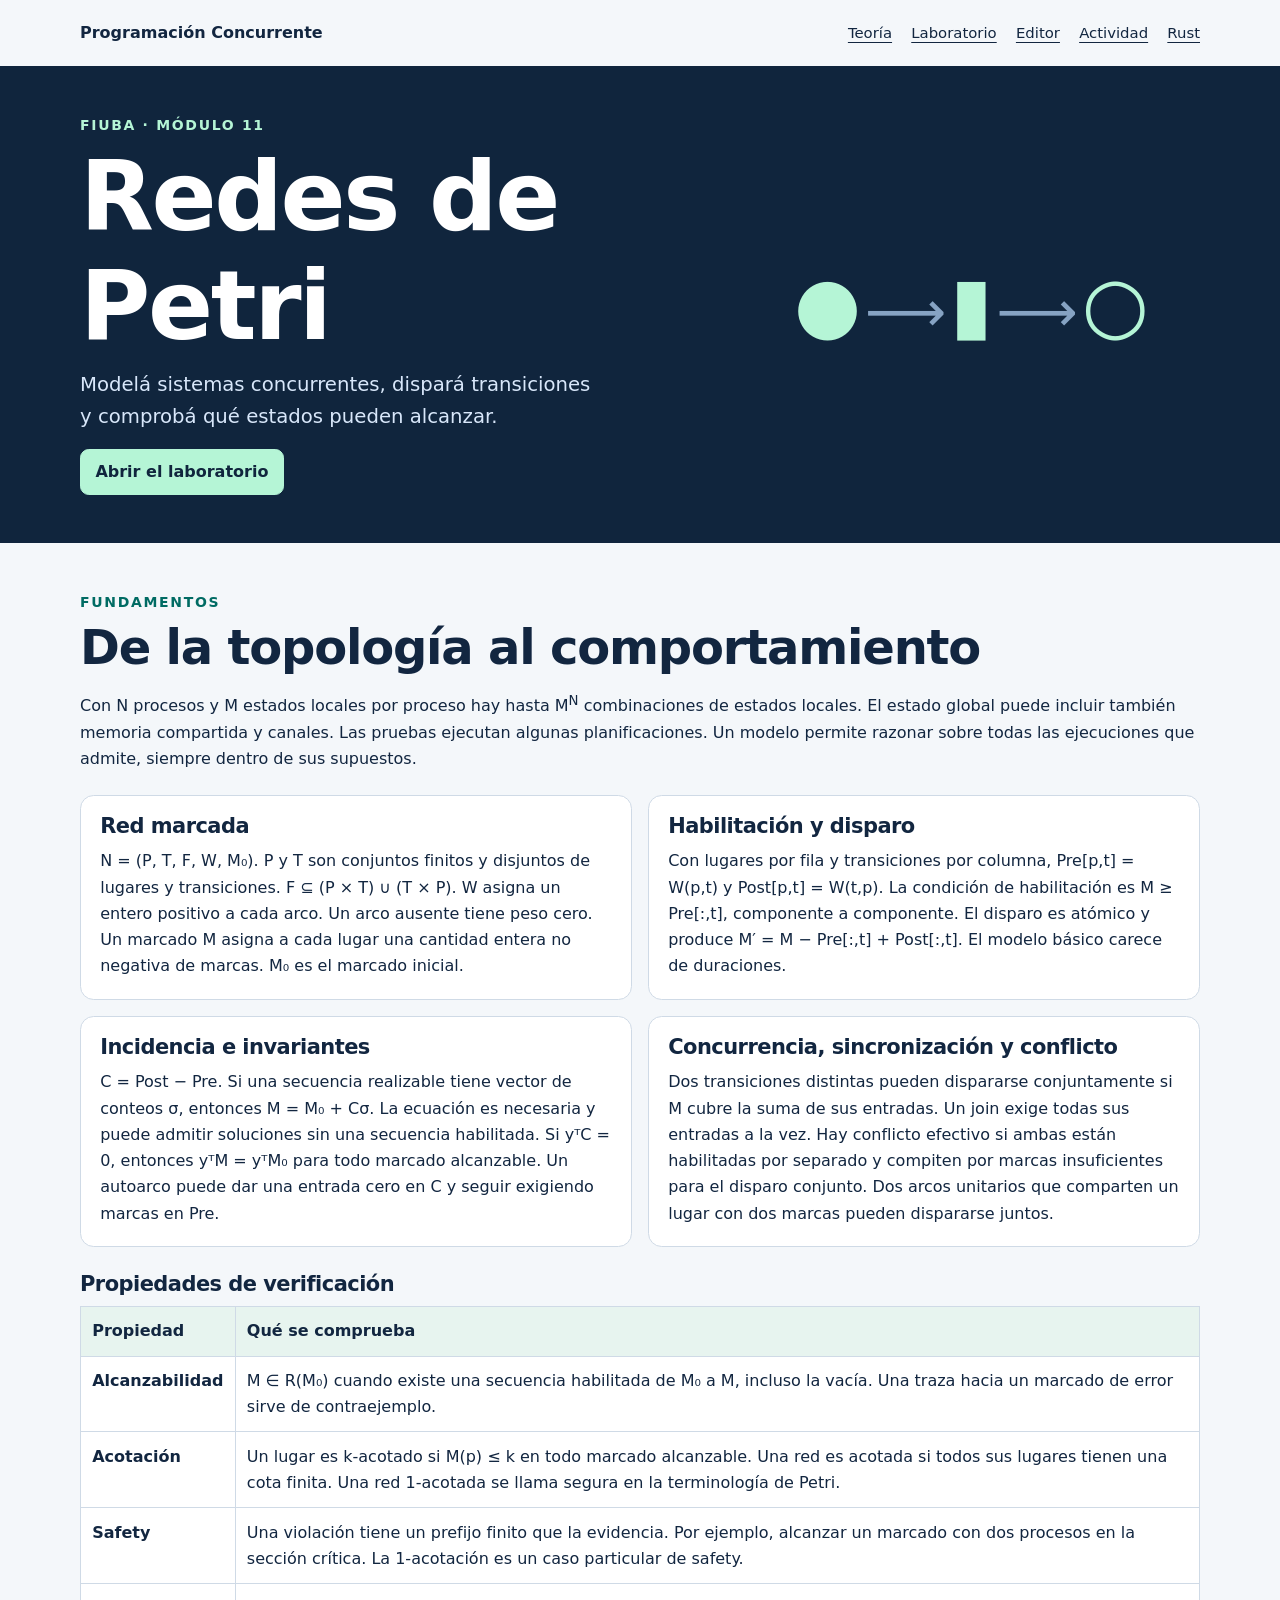
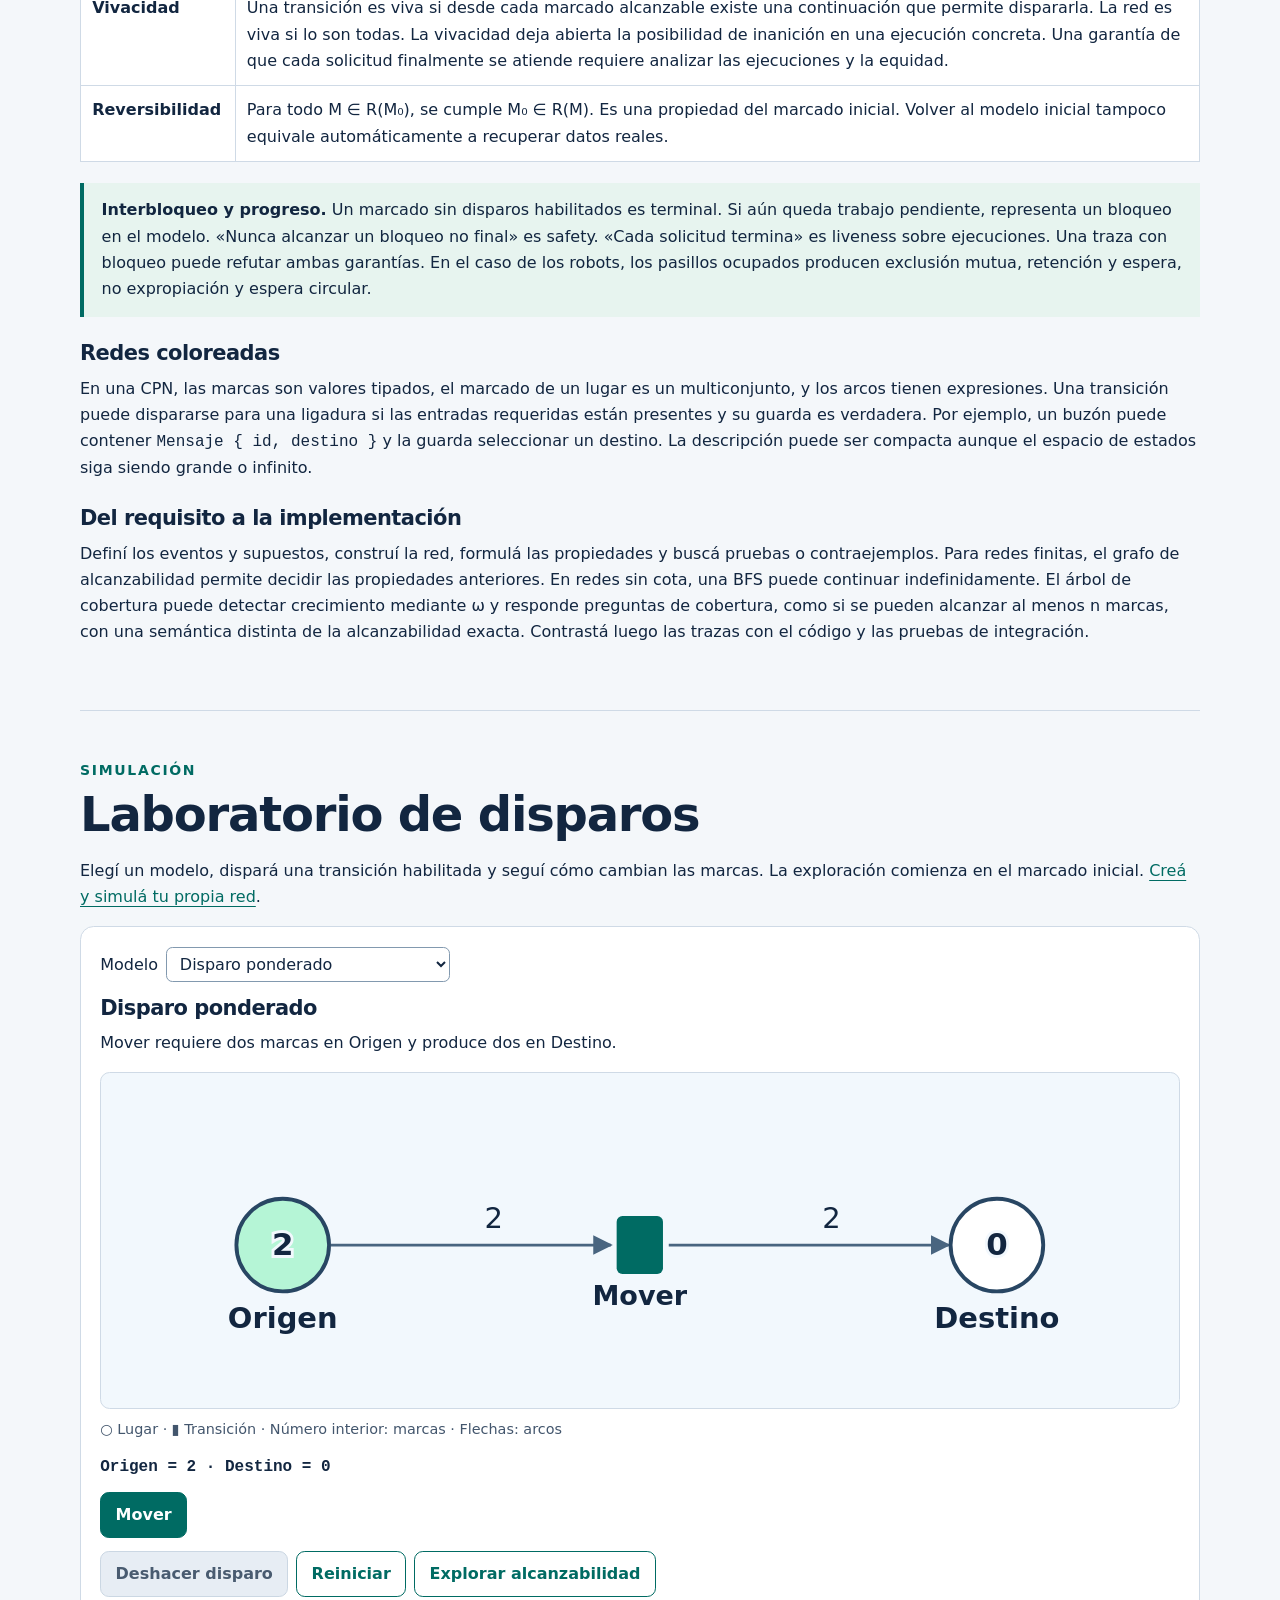
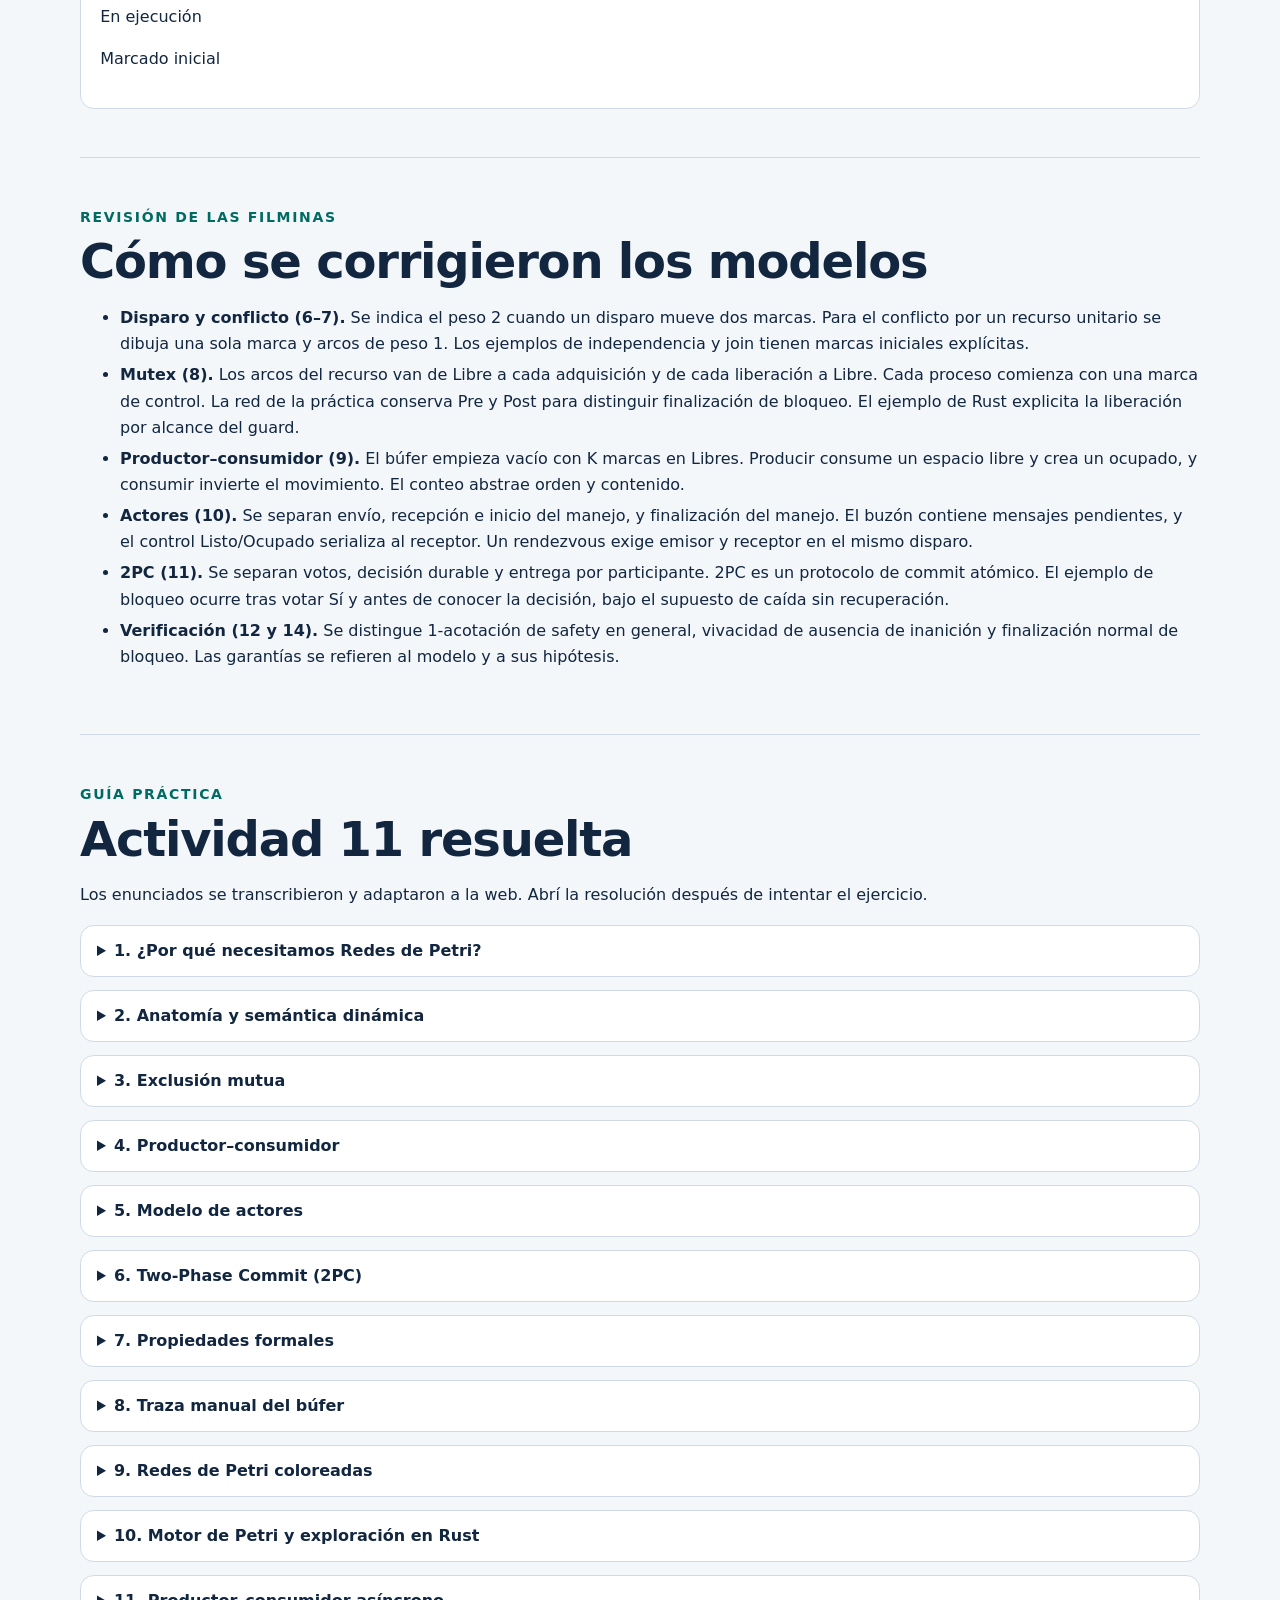
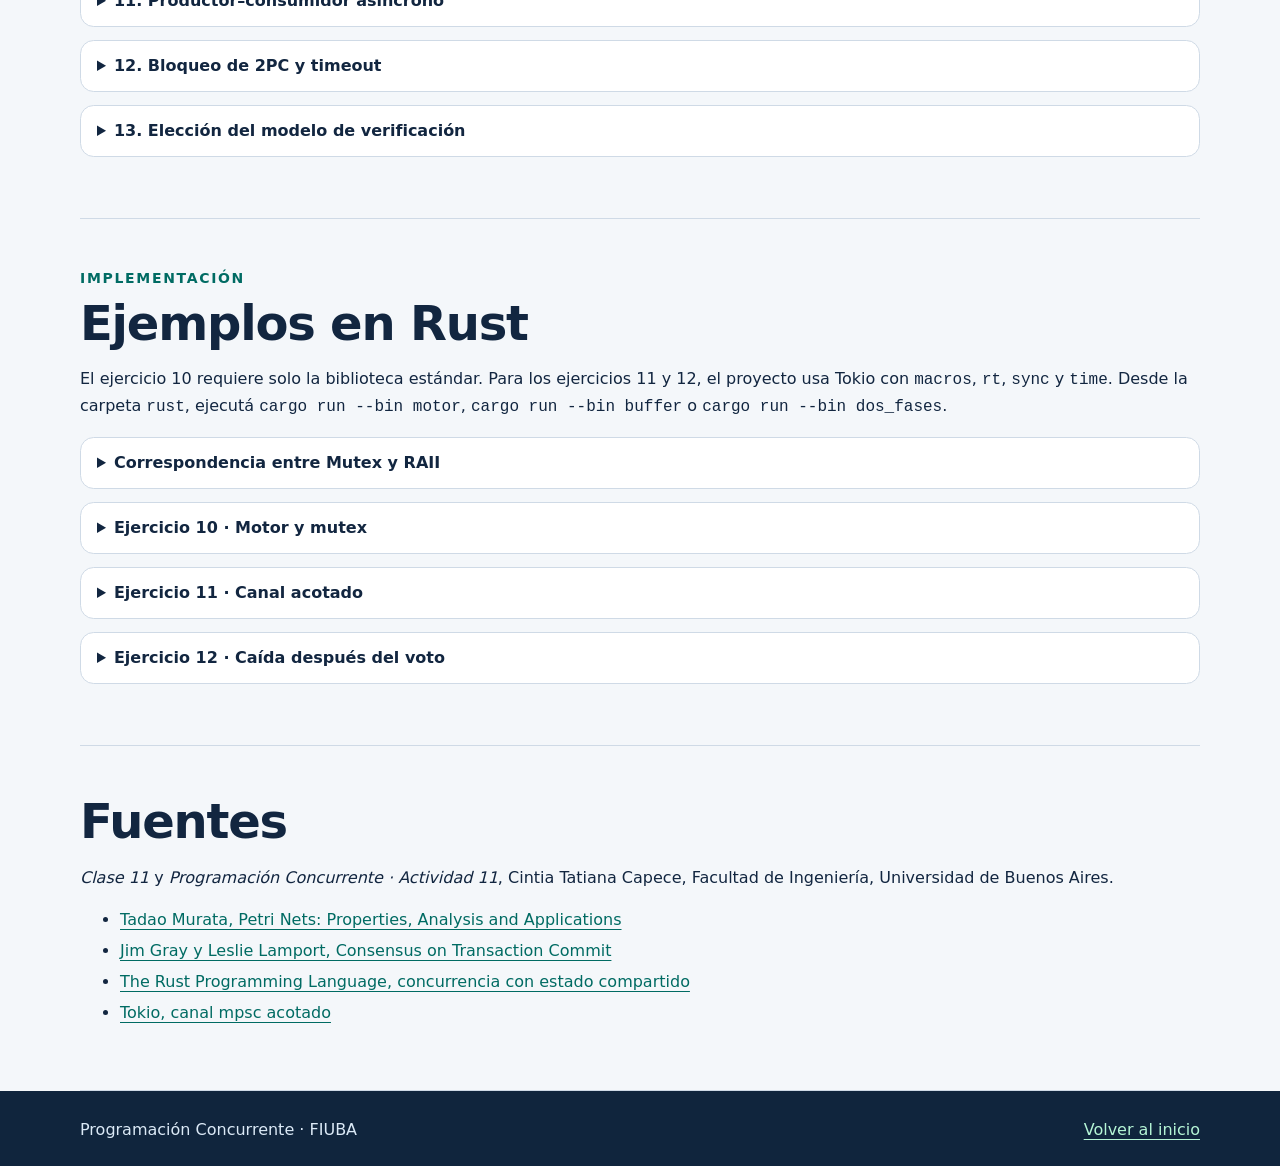
==== commit 558cc9db: "Enlazar el editor interactivo de Redes de Petri" ====
--- a/index.html
+++ b/index.html
@@ -10,7 +10,7 @@
 </head>
 <body>
 <a class="salto" href="#contenido">Saltar al contenido</a>
-<header><div class="ancho barra"><a class="marca" href="#inicio">Programación Concurrente</a><nav aria-label="Secciones"><a href="#teoria">Teoría</a><a href="#laboratorio">Laboratorio</a><a href="#actividad">Actividad</a><a href="#rust">Rust</a></nav></div></header>
+<header><div class="ancho barra"><a class="marca" href="#inicio">Programación Concurrente</a><nav aria-label="Secciones"><a href="#teoria">Teoría</a><a href="#laboratorio">Laboratorio</a><a href="editor.html">Editor</a><a href="#actividad">Actividad</a><a href="#rust">Rust</a></nav></div></header>
 <main id="contenido">
 <section class="portada" id="inicio"><div class="ancho hero"><div><p class="etiqueta">FIUBA · MÓDULO 11</p><h1>Redes de Petri</h1><p>Modelá sistemas concurrentes, dispará transiciones y comprobá qué estados pueden alcanzar.</p><a class="boton" href="#laboratorio">Abrir el laboratorio</a></div><div class="insignia" aria-hidden="true">●<span>⟶</span>▮<span>⟶</span>○</div></div></section>
 <div class="ancho contenido">
@@ -36,7 +36,7 @@
 <h3>Del requisito a la implementación</h3><p>Definí los eventos y supuestos, construí la red, formulá las propiedades y buscá pruebas o contraejemplos. Para redes finitas, el grafo de alcanzabilidad permite decidir las propiedades anteriores. En redes sin cota, una BFS puede continuar indefinidamente. El árbol de cobertura puede detectar crecimiento mediante ω y responde preguntas de cobertura, como si se pueden alcanzar al menos n marcas, con una semántica distinta de la alcanzabilidad exacta. Contrastá luego las trazas con el código y las pruebas de integración.</p>
 </section>
 <section id="laboratorio"><p class="etiqueta">SIMULACIÓN</p><h2>Laboratorio de disparos</h2>
-<p>Elegí un modelo, dispará una transición habilitada y seguí cómo cambian las marcas. La exploración comienza en el marcado inicial.</p>
+<p>Elegí un modelo, dispará una transición habilitada y seguí cómo cambian las marcas. La exploración comienza en el marcado inicial. <a href="editor.html">Creá y simulá tu propia red</a>.</p>
 <div class="laboratorio">
 <label for="modelo">Modelo</label><select id="modelo"></select>
 <h3 id="nombre"></h3><p id="descripcion"></p>
